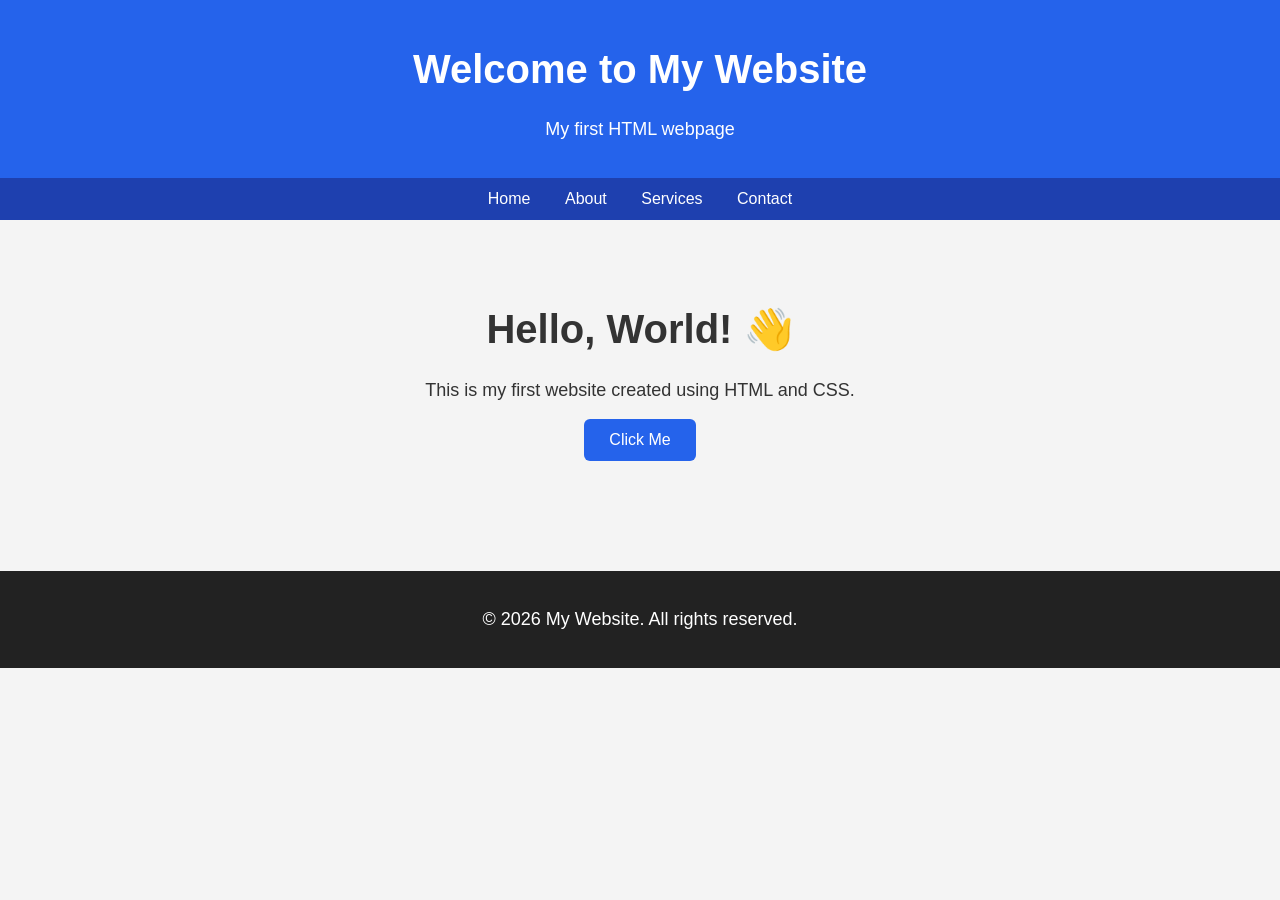
==== index.html @ b68cdefa "first devops commit" ====
<!DOCTYPE html>
<html lang="en">
<head>
    <meta charset="UTF-8">
    <meta name="viewport" content="width=device-width, initial-scale=1.0">

    <title>My Website</title>

    <style>
        body {
            margin: 0;
            font-family: Arial, sans-serif;
            background-color: #f4f4f4;
            color: #333;
        }

        header {
            background-color: #2563eb;
            color: white;
            padding: 20px;
            text-align: center;
        }

        nav {
            background-color: #1e40af;
            padding: 12px;
            text-align: center;
        }

        nav a {
            color: white;
            text-decoration: none;
            margin: 0 15px;
        }

        nav a:hover {
            text-decoration: underline;
        }

        main {
            text-align: center;
            padding: 60px 20px;
        }

        h1 {
            font-size: 40px;
        }

        p {
            font-size: 18px;
        }

        button {
            background-color: #2563eb;
            color: white;
            border: none;
            padding: 12px 25px;
            border-radius: 6px;
            cursor: pointer;
            font-size: 16px;
        }

        button:hover {
            background-color: #1d4ed8;
        }

        footer {
            background-color: #222;
            color: white;
            text-align: center;
            padding: 20px;
            margin-top: 50px;
        }
    </style>
</head>

<body>

    <header>
        <h1>Welcome to My Website</h1>
        <p>My first HTML webpage</p>
    </header>

    <nav>
        <a href="#">Home</a>
        <a href="#">About</a>
        <a href="#">Services</a>
        <a href="#">Contact</a>
    </nav>

    <main>
        <h1>Hello, World! 👋</h1>

        <p>
            This is my first website created using HTML and CSS.
        </p>

        <button onclick="alert('Hello! Welcome to my website!')">
            Click Me
        </button>
    </main>

    <footer>
        <p>&copy; 2026 My Website. All rights reserved.</p>
    </footer>

</body>
</html>
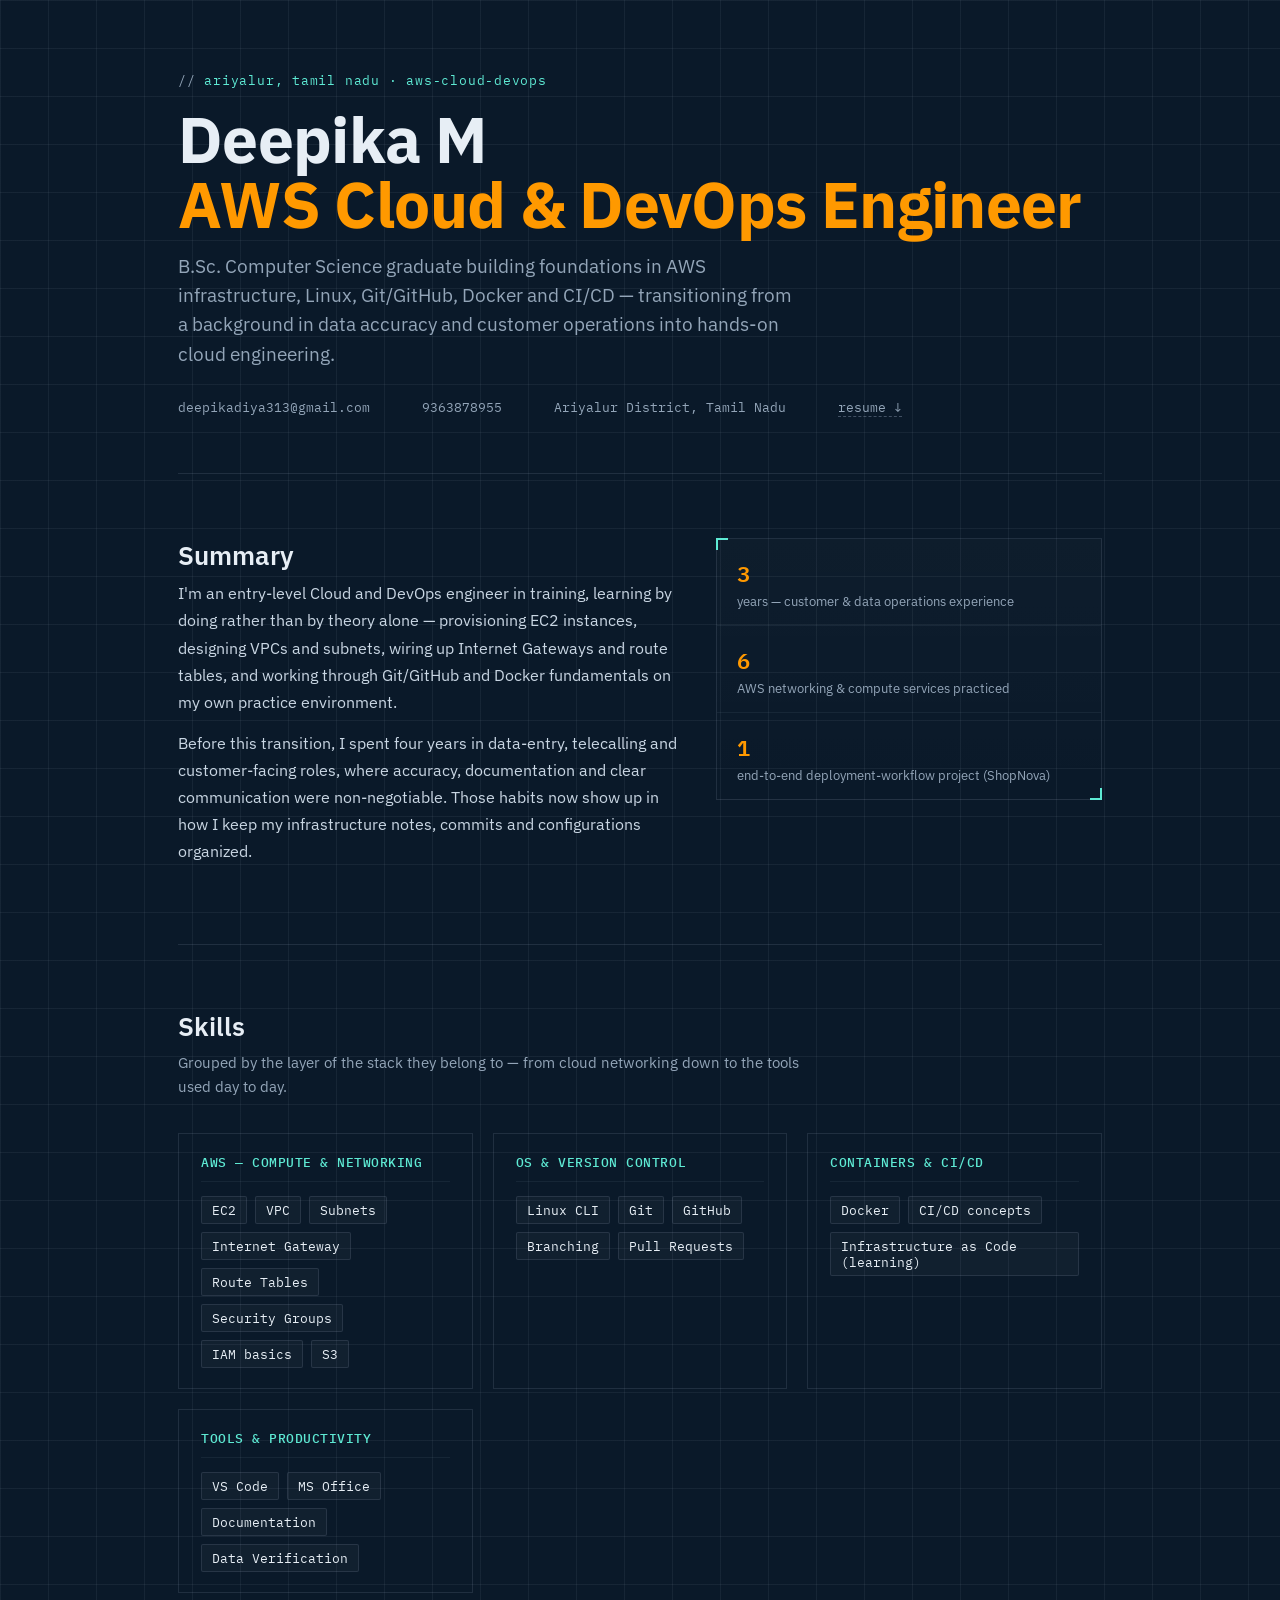
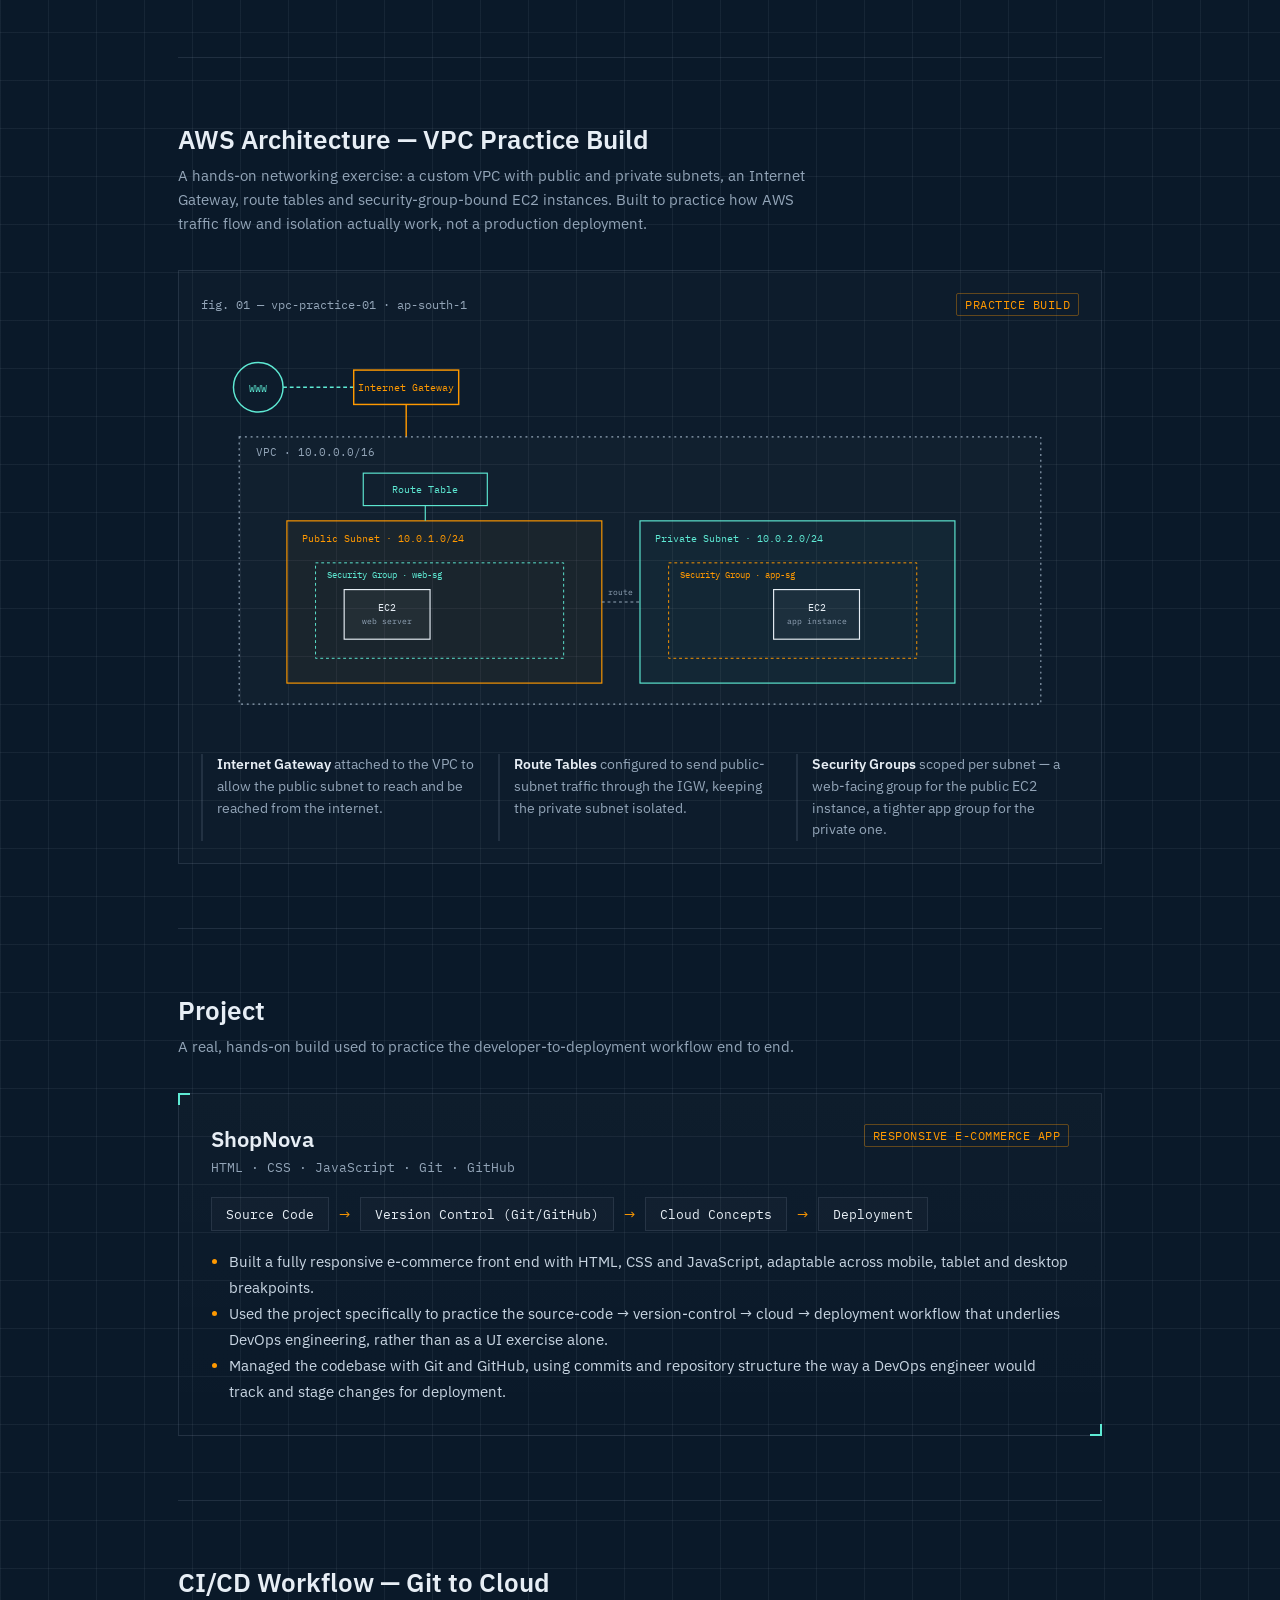
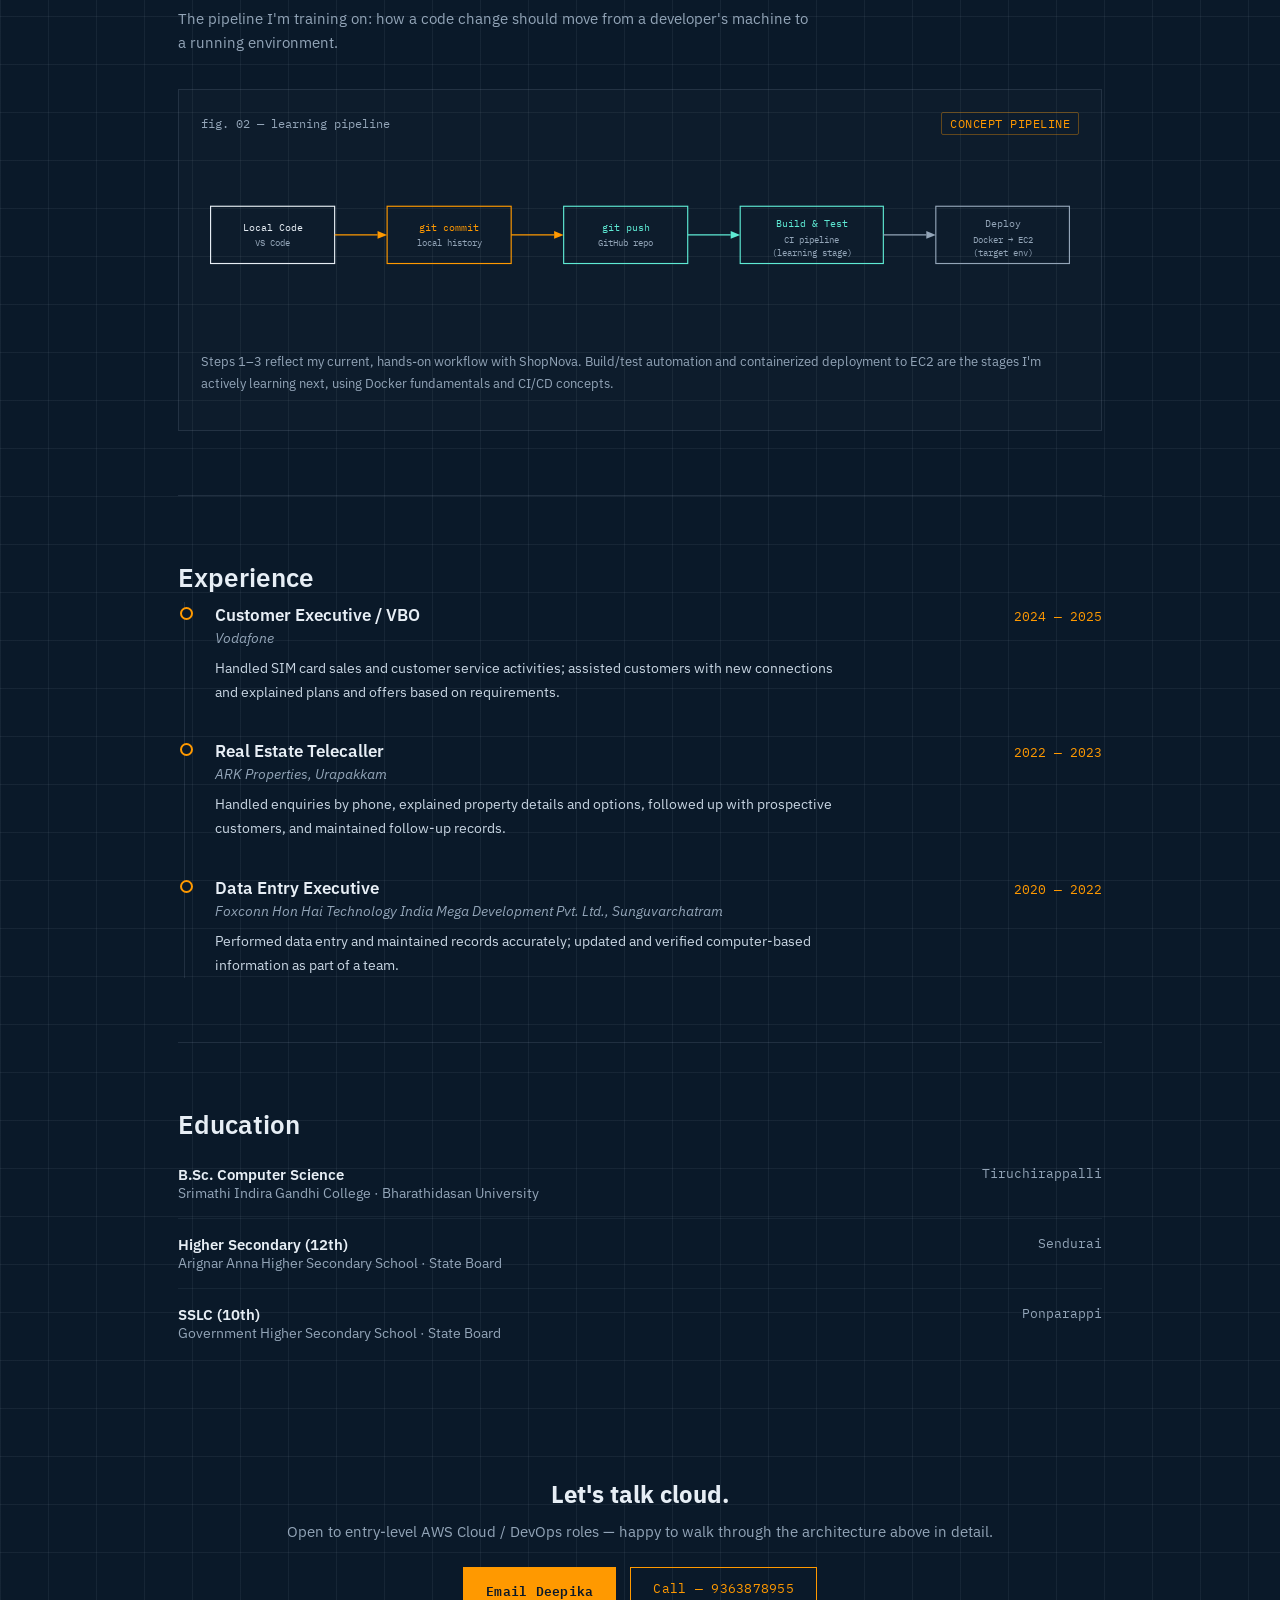
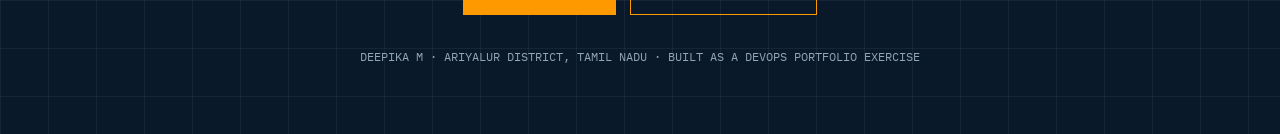
==== commit 212eb3b5: "Initial portfolio setup" ====
--- a/index.html
+++ b/index.html
@@ -1,108 +1,450 @@
 <!DOCTYPE html>
 <html lang="en">
 <head>
-    <meta charset="UTF-8">
-    <meta name="viewport" content="width=device-width, initial-scale=1.0">
-
-    <title>My Website</title>
-
-    <style>
-        body {
-            margin: 0;
-            font-family: Arial, sans-serif;
-            background-color: #f4f4f4;
-            color: #333;
-        }
-
-        header {
-            background-color: #2563eb;
-            color: white;
-            padding: 20px;
-            text-align: center;
-        }
-
-        nav {
-            background-color: #1e40af;
-            padding: 12px;
-            text-align: center;
-        }
-
-        nav a {
-            color: white;
-            text-decoration: none;
-            margin: 0 15px;
-        }
-
-        nav a:hover {
-            text-decoration: underline;
-        }
-
-        main {
-            text-align: center;
-            padding: 60px 20px;
-        }
-
-        h1 {
-            font-size: 40px;
-        }
-
-        p {
-            font-size: 18px;
-        }
-
-        button {
-            background-color: #2563eb;
-            color: white;
-            border: none;
-            padding: 12px 25px;
-            border-radius: 6px;
-            cursor: pointer;
-            font-size: 16px;
-        }
-
-        button:hover {
-            background-color: #1d4ed8;
-        }
-
-        footer {
-            background-color: #222;
-            color: white;
-            text-align: center;
-            padding: 20px;
-            margin-top: 50px;
-        }
-    </style>
+<meta charset="UTF-8">
+<meta name="viewport" content="width=device-width, initial-scale=1.0">
+<title>Deepika M — AWS Cloud &amp; DevOps Engineer</title>
+<link rel="preconnect" href="https://fonts.googleapis.com">
+<link href="https://fonts.googleapis.com/css2?family=IBM+Plex+Sans:wght@400;500;600;700&family=IBM+Plex+Mono:wght@400;500;600&display=swap" rel="stylesheet">
+<style>
+  :root{
+    --bg:#0A1929;
+    --panel:#0E2440;
+    --panel-2:#112A4B;
+    --line: rgba(148,163,184,0.16);
+    --line-soft: rgba(148,163,184,0.09);
+    --ink:#E7EEF5;
+    --ink-dim:#93A5B8;
+    --amber:#FF9900;
+    --cyan:#5EEAD4;
+    --radius: 3px;
+  }
+  *{box-sizing:border-box;}
+  html{scroll-behavior:smooth;}
+  body{
+    margin:0;
+    background:
+      linear-gradient(var(--line-soft) 1px, transparent 1px) 0 0/48px 48px,
+      linear-gradient(90deg, var(--line-soft) 1px, transparent 1px) 0 0/48px 48px,
+      var(--bg);
+    color:var(--ink);
+    font-family:'IBM Plex Sans', sans-serif;
+    -webkit-font-smoothing:antialiased;
+  }
+  a{color:inherit;}
+  .wrap{max-width:980px;margin:0 auto;padding:0 28px;}
+  .mono{font-family:'IBM Plex Mono', monospace;}
+  .tag{
+    font-family:'IBM Plex Mono', monospace;
+    font-size:12px;
+    letter-spacing:0.04em;
+    color:var(--amber);
+    border:1px solid rgba(255,153,0,0.35);
+    padding:3px 8px;
+    border-radius:2px;
+    display:inline-block;
+  }
+
+  /* ---- corner-bracket panel, replaces card-with-shadow default ---- */
+  .panel{
+    position:relative;
+    border:1px solid var(--line);
+    background:linear-gradient(180deg, rgba(255,255,255,0.015), rgba(255,255,255,0));
+    padding:26px 28px;
+  }
+  .panel::before,.panel::after{
+    content:"";
+    position:absolute; width:10px; height:10px;
+    border-color:var(--cyan);
+  }
+  .panel::before{top:-1px;left:-1px;border-top:2px solid var(--cyan);border-left:2px solid var(--cyan);}
+  .panel::after{bottom:-1px;right:-1px;border-bottom:2px solid var(--cyan);border-right:2px solid var(--cyan);}
+
+  header.hero{padding:72px 0 56px;border-bottom:1px solid var(--line);}
+  .kicker{
+    font-family:'IBM Plex Mono', monospace;
+    color:var(--cyan);
+    font-size:13px;
+    letter-spacing:0.06em;
+    margin:0 0 18px;
+  }
+  .kicker::before{content:"// ";color:var(--ink-dim);}
+  h1.name{
+    font-size:clamp(38px,6vw,64px);
+    line-height:1.02;
+    margin:0 0 14px;
+    font-weight:700;
+    letter-spacing:-0.01em;
+  }
+  h1.name span{color:var(--amber);}
+  .role{
+    font-size:19px;
+    color:var(--ink-dim);
+    max-width:620px;
+    line-height:1.55;
+    margin:0 0 30px;
+  }
+  .hero-meta{
+    display:flex; flex-wrap:wrap; gap:10px 26px;
+    font-family:'IBM Plex Mono', monospace;
+    font-size:13px;
+    color:var(--ink-dim);
+  }
+  .hero-meta span, .hero-meta a{margin-right:26px;display:inline-block;}
+  .hero-meta a{text-decoration:none;border-bottom:1px dashed rgba(148,163,184,0.4);}
+  .hero-meta a:hover{color:var(--cyan);border-color:var(--cyan);}
+
+  section{padding:64px 0;border-bottom:1px solid var(--line);}
+  section:last-of-type{border-bottom:none;}
+  h2.sec-title{
+    font-size:26px;
+    margin:0 0 8px;
+    font-weight:600;
+  }
+  .sec-sub{color:var(--ink-dim);font-size:15px;margin:0 0 34px;max-width:640px;line-height:1.6;}
+
+  .summary-grid{display:grid;grid-template-columns:1.3fr 1fr;gap:36px;align-items:start;}
+  .summary-grid p{color:#C9D6E3;line-height:1.75;font-size:15.5px;margin:0 0 14px;}
+  .stat-panel{padding:0;}
+  .stat{padding:16px 20px;border-bottom:1px solid var(--line-soft);}
+  .stat:last-child{border-bottom:none;}
+  .stat .num{font-family:'IBM Plex Mono',monospace;color:var(--amber);font-size:22px;font-weight:600;}
+  .stat .lbl{color:var(--ink-dim);font-size:12.5px;margin-top:2px;}
+
+  /* skills */
+  .skill-groups{display:grid;grid-template-columns:repeat(auto-fit,minmax(260px,1fr));gap:20px;}
+  .skill-block{border:1px solid var(--line);padding:20px 22px;}
+  .skill-block h3{
+    margin:0 0 14px;font-size:13px;font-family:'IBM Plex Mono',monospace;
+    color:var(--cyan);letter-spacing:0.04em;font-weight:500;
+    border-bottom:1px solid var(--line-soft);padding-bottom:10px;
+  }
+  .chip-row{display:flex;flex-wrap:wrap;gap:8px;}
+  .chip{
+    font-family:'IBM Plex Mono',monospace;font-size:12.5px;
+    color:var(--ink);background:rgba(255,255,255,0.03);
+    border:1px solid var(--line);padding:5px 10px;border-radius:2px;
+  }
+
+  /* architecture diagram */
+  .diagram-wrap{border:1px solid var(--line);padding:22px;background:rgba(255,255,255,0.012);overflow-x:auto;}
+  .diagram-caption{display:flex;justify-content:space-between;align-items:baseline;margin-bottom:14px;flex-wrap:wrap;gap:8px;}
+  .diagram-caption .cap-label{font-family:'IBM Plex Mono',monospace;font-size:12px;color:var(--ink-dim);}
+  svg text{font-family:'IBM Plex Mono', monospace;}
+  .note-list{margin-top:20px;display:grid;grid-template-columns:repeat(auto-fit,minmax(220px,1fr));gap:14px;}
+  .note-list div{font-size:13.5px;color:var(--ink-dim);line-height:1.6;padding-left:14px;border-left:2px solid var(--line);}
+  .note-list b{color:var(--ink);font-weight:600;}
+
+  /* project */
+  .project-panel{padding:30px 32px;}
+  .project-head{display:flex;justify-content:space-between;align-items:flex-start;flex-wrap:wrap;gap:14px;margin-bottom:18px;}
+  .project-head h3{margin:0;font-size:22px;font-weight:600;}
+  .project-head .stack{color:var(--ink-dim);font-family:'IBM Plex Mono',monospace;font-size:12.5px;margin-top:6px;}
+  .workflow-strip{display:flex;align-items:center;flex-wrap:wrap;gap:0;margin:22px 0 8px;}
+  .wf-step{
+    font-family:'IBM Plex Mono',monospace;font-size:12.5px;
+    border:1px solid var(--line); padding:8px 14px;color:var(--ink);
+    background:rgba(255,255,255,0.02);
+  }
+  .wf-arrow{color:var(--amber);padding:0 10px;font-size:14px;}
+  .project-panel ul{margin:18px 0 0;padding-left:18px;color:#C9D6E3;font-size:14.5px;line-height:1.8;}
+  .project-panel li::marker{color:var(--amber);}
+
+  /* CI/CD */
+  .pipeline-note{font-size:13px;color:var(--ink-dim);margin-top:16px;line-height:1.7;}
+
+  /* experience timeline */
+  .timeline{border-left:1px solid var(--line);margin-left:6px;}
+  .t-item{position:relative;padding:2px 0 34px 30px;}
+  .t-item:last-child{padding-bottom:0;}
+  .t-item::before{
+    content:"";position:absolute;left:-5px;top:5px;width:9px;height:9px;
+    background:var(--bg);border:2px solid var(--amber);border-radius:50%;
+  }
+  .t-head{display:flex;justify-content:space-between;align-items:baseline;flex-wrap:wrap;gap:6px 16px;}
+  .t-head h4{margin:0;font-size:17px;font-weight:600;}
+  .t-head .t-date{font-family:'IBM Plex Mono',monospace;font-size:12.5px;color:var(--amber);}
+  .t-company{color:var(--ink-dim);font-size:13.5px;margin:3px 0 10px;font-style:italic;}
+  .t-item p.t-desc{color:#C9D6E3;font-size:14px;line-height:1.7;margin:0;max-width:640px;}
+
+  /* education */
+  .edu-row{display:grid;grid-template-columns:1fr auto;gap:6px 20px;padding:16px 0;border-bottom:1px solid var(--line-soft);}
+  .edu-row:last-child{border-bottom:none;}
+  .edu-row .q{font-weight:600;font-size:15px;}
+  .edu-row .inst{color:var(--ink-dim);font-size:13.5px;grid-column:1;}
+  .edu-row .loc{font-family:'IBM Plex Mono',monospace;font-size:12.5px;color:var(--ink-dim);align-self:start;justify-self:end;}
+
+  footer{padding:56px 0 70px;text-align:center;}
+  footer h2{font-size:24px;margin:0 0 12px;}
+  footer p{color:var(--ink-dim);font-size:14.5px;margin:0 0 26px;}
+  .cta-row{display:flex;justify-content:center;gap:14px;flex-wrap:wrap;}
+  .btn{
+    font-family:'IBM Plex Mono',monospace;font-size:13px;
+    padding:12px 22px;border:1px solid var(--amber);color:var(--amber);
+    text-decoration:none;letter-spacing:0.02em;
+  }
+  .btn.solid{background:var(--amber);color:#0A1929;font-weight:600;}
+  .btn:hover{background:rgba(255,153,0,0.1);}
+  .btn.solid:hover{background:#ffb020;}
+  .foot-meta{margin-top:34px;color:var(--ink-dim);font-family:'IBM Plex Mono',monospace;font-size:11.5px;}
+
+  @media(max-width:760px){
+    .summary-grid{grid-template-columns:1fr;}
+    header.hero{padding:52px 0 40px;}
+    section{padding:48px 0;}
+    .edu-row{grid-template-columns:1fr;}
+    .edu-row .loc{justify-self:start;}
+  }
+</style>
 </head>
-
 <body>
 
-    <header>
-        <h1>Welcome to My Website</h1>
-        <p>My first HTML webpage</p>
-    </header>
-
-    <nav>
-        <a href="#">Home</a>
-        <a href="#">About</a>
-        <a href="#">Services</a>
-        <a href="#">Contact</a>
-    </nav>
-
-    <main>
-        <h1>Hello, World! 👋</h1>
-
-        <p>
-            This is my first website created using HTML and CSS.
-        </p>
-
-        <button onclick="alert('Hello! Welcome to my website!')">
-            Click Me
-        </button>
-    </main>
-
-    <footer>
-        <p>&copy; 2026 My Website. All rights reserved.</p>
-    </footer>
+<div class="wrap">
+  <header class="hero">
+    <p class="kicker">ariyalur, tamil nadu · aws-cloud-devops</p>
+    <h1 class="name">Deepika M<br><span>AWS Cloud &amp; DevOps Engineer</span></h1>
+    <p class="role">B.Sc. Computer Science graduate building foundations in AWS infrastructure, Linux, Git/GitHub, Docker and CI/CD — transitioning from a background in data accuracy and customer operations into hands-on cloud engineering.</p>
+    <div class="hero-meta">
+      <span>deepikadiya313@gmail.com</span>
+      <span>9363878955</span>
+      <span>Ariyalur District, Tamil Nadu</span>
+      <a href="#contact">resume ↓</a>
+    </div>
+  </header>
+
+  <section id="summary">
+    <div class="summary-grid">
+      <div>
+        <h2 class="sec-title">Summary</h2>
+        <p>I'm an entry-level Cloud and DevOps engineer in training, learning by doing rather than by theory alone — provisioning EC2 instances, designing VPCs and subnets, wiring up Internet Gateways and route tables, and working through Git/GitHub and Docker fundamentals on my own practice environment.</p>
+        <p>Before this transition, I spent four years in data-entry, telecalling and customer-facing roles, where accuracy, documentation and clear communication were non-negotiable. Those habits now show up in how I keep my infrastructure notes, commits and configurations organized.</p>
+      </div>
+      <div class="panel stat-panel">
+        <div class="stat"><div class="num">3</div><div class="lbl">years — customer &amp; data operations experience</div></div>
+        <div class="stat"><div class="num">6</div><div class="lbl">AWS networking &amp; compute services practiced</div></div>
+        <div class="stat"><div class="num">1</div><div class="lbl">end-to-end deployment-workflow project (ShopNova)</div></div>
+      </div>
+    </div>
+  </section>
+
+  <section id="skills">
+    <h2 class="sec-title">Skills</h2>
+    <p class="sec-sub">Grouped by the layer of the stack they belong to — from cloud networking down to the tools used day to day.</p>
+    <div class="skill-groups">
+      <div class="skill-block">
+        <h3>AWS — COMPUTE &amp; NETWORKING</h3>
+        <div class="chip-row">
+          <span class="chip">EC2</span><span class="chip">VPC</span><span class="chip">Subnets</span>
+          <span class="chip">Internet Gateway</span><span class="chip">Route Tables</span>
+          <span class="chip">Security Groups</span><span class="chip">IAM basics</span><span class="chip">S3</span>
+        </div>
+      </div>
+      <div class="skill-block">
+        <h3>OS &amp; VERSION CONTROL</h3>
+        <div class="chip-row">
+          <span class="chip">Linux CLI</span><span class="chip">Git</span><span class="chip">GitHub</span>
+          <span class="chip">Branching</span><span class="chip">Pull Requests</span>
+        </div>
+      </div>
+      <div class="skill-block">
+        <h3>CONTAINERS &amp; CI/CD</h3>
+        <div class="chip-row">
+          <span class="chip">Docker</span><span class="chip">CI/CD concepts</span>
+          <span class="chip">Infrastructure as Code (learning)</span>
+        </div>
+      </div>
+      <div class="skill-block">
+        <h3>TOOLS &amp; PRODUCTIVITY</h3>
+        <div class="chip-row">
+          <span class="chip">VS Code</span><span class="chip">MS Office</span>
+          <span class="chip">Documentation</span><span class="chip">Data Verification</span>
+        </div>
+      </div>
+    </div>
+  </section>
+
+  <section id="architecture">
+    <h2 class="sec-title">AWS Architecture — VPC Practice Build</h2>
+    <p class="sec-sub">A hands-on networking exercise: a custom VPC with public and private subnets, an Internet Gateway, route tables and security-group-bound EC2 instances. Built to practice how AWS traffic flow and isolation actually work, not a production deployment.</p>
+    <div class="diagram-wrap">
+      <div class="diagram-caption">
+        <span class="cap-label">fig. 01 — vpc-practice-01 · ap-south-1</span>
+        <span class="tag">PRACTICE BUILD</span>
+      </div>
+      <svg viewBox="0 0 920 420" xmlns="http://www.w3.org/2000/svg" style="width:100%;height:auto;">
+        <!-- Internet -->
+        <circle cx="60" cy="60" r="26" fill="none" stroke="#5EEAD4" stroke-width="1.5"/>
+        <text x="60" y="65" fill="#5EEAD4" font-size="10" text-anchor="middle">WWW</text>
+        <line x1="86" y1="60" x2="160" y2="60" stroke="#5EEAD4" stroke-width="1.5" stroke-dasharray="4 3"/>
+
+        <!-- Internet Gateway -->
+        <rect x="160" y="42" width="110" height="36" fill="none" stroke="#FF9900" stroke-width="1.5"/>
+        <text x="215" y="64" fill="#FF9900" font-size="11" text-anchor="middle">Internet Gateway</text>
+        <line x1="215" y1="78" x2="215" y2="112" stroke="#FF9900" stroke-width="1.5"/>
+
+        <!-- VPC box -->
+        <rect x="40" y="112" width="840" height="280" fill="rgba(255,255,255,0.015)" stroke="#93A5B8" stroke-width="1.2" stroke-dasharray="2 4"/>
+        <text x="58" y="132" fill="#93A5B8" font-size="12">VPC · 10.0.0.0/16</text>
+
+        <!-- Route table -->
+        <rect x="170" y="150" width="130" height="34" fill="none" stroke="#5EEAD4" stroke-width="1.2"/>
+        <text x="235" y="171" fill="#5EEAD4" font-size="10.5" text-anchor="middle">Route Table</text>
+
+        <!-- Public subnet -->
+        <rect x="90" y="200" width="330" height="170" fill="rgba(255,153,0,0.04)" stroke="#FF9900" stroke-width="1.2"/>
+        <text x="106" y="222" fill="#FF9900" font-size="11">Public Subnet · 10.0.1.0/24</text>
+
+        <!-- Security group in public subnet -->
+        <rect x="120" y="244" width="260" height="100" fill="none" stroke="#5EEAD4" stroke-width="1" stroke-dasharray="3 3"/>
+        <text x="132" y="260" fill="#5EEAD4" font-size="9.5">Security Group · web-sg</text>
+        <rect x="150" y="272" width="90" height="52" fill="rgba(255,255,255,0.04)" stroke="#E7EEF5" stroke-width="1.2"/>
+        <text x="195" y="294" fill="#E7EEF5" font-size="10" text-anchor="middle">EC2</text>
+        <text x="195" y="308" fill="#93A5B8" font-size="8.5" text-anchor="middle">web server</text>
+
+        <!-- Private subnet -->
+        <rect x="460" y="200" width="330" height="170" fill="rgba(94,234,212,0.03)" stroke="#5EEAD4" stroke-width="1.2"/>
+        <text x="476" y="222" fill="#5EEAD4" font-size="11">Private Subnet · 10.0.2.0/24</text>
+
+        <rect x="490" y="244" width="260" height="100" fill="none" stroke="#FF9900" stroke-width="1" stroke-dasharray="3 3"/>
+        <text x="502" y="260" fill="#FF9900" font-size="9.5">Security Group · app-sg</text>
+        <rect x="600" y="272" width="90" height="52" fill="rgba(255,255,255,0.04)" stroke="#E7EEF5" stroke-width="1.2"/>
+        <text x="645" y="294" fill="#E7EEF5" font-size="10" text-anchor="middle">EC2</text>
+        <text x="645" y="308" fill="#93A5B8" font-size="8.5" text-anchor="middle">app instance</text>
+
+        <!-- connectors -->
+        <line x1="235" y1="184" x2="235" y2="200" stroke="#5EEAD4" stroke-width="1.2"/>
+        <line x1="420" y1="285" x2="460" y2="285" stroke="#93A5B8" stroke-width="1.2" stroke-dasharray="3 3"/>
+        <text x="440" y="278" fill="#93A5B8" font-size="8" text-anchor="middle">route</text>
+      </svg>
+      <div class="note-list">
+        <div><b>Internet Gateway</b> attached to the VPC to allow the public subnet to reach and be reached from the internet.</div>
+        <div><b>Route Tables</b> configured to send public-subnet traffic through the IGW, keeping the private subnet isolated.</div>
+        <div><b>Security Groups</b> scoped per subnet — a web-facing group for the public EC2 instance, a tighter app group for the private one.</div>
+      </div>
+    </div>
+  </section>
+
+  <section id="project">
+    <h2 class="sec-title">Project</h2>
+    <p class="sec-sub">A real, hands-on build used to practice the developer-to-deployment workflow end to end.</p>
+    <div class="panel project-panel">
+      <div class="project-head">
+        <div>
+          <h3>ShopNova</h3>
+          <div class="stack">HTML · CSS · JavaScript · Git · GitHub</div>
+        </div>
+        <span class="tag">RESPONSIVE E-COMMERCE APP</span>
+      </div>
+      <div class="workflow-strip">
+        <span class="wf-step">Source Code</span><span class="wf-arrow">→</span>
+        <span class="wf-step">Version Control (Git/GitHub)</span><span class="wf-arrow">→</span>
+        <span class="wf-step">Cloud Concepts</span><span class="wf-arrow">→</span>
+        <span class="wf-step">Deployment</span>
+      </div>
+      <ul>
+        <li>Built a fully responsive e-commerce front end with HTML, CSS and JavaScript, adaptable across mobile, tablet and desktop breakpoints.</li>
+        <li>Used the project specifically to practice the source-code → version-control → cloud → deployment workflow that underlies DevOps engineering, rather than as a UI exercise alone.</li>
+        <li>Managed the codebase with Git and GitHub, using commits and repository structure the way a DevOps engineer would track and stage changes for deployment.</li>
+      </ul>
+    </div>
+  </section>
+
+  <section id="cicd">
+    <h2 class="sec-title">CI/CD Workflow — Git to Cloud</h2>
+    <p class="sec-sub">The pipeline I'm training on: how a code change should move from a developer's machine to a running environment.</p>
+    <div class="diagram-wrap">
+      <div class="diagram-caption">
+        <span class="cap-label">fig. 02 — learning pipeline</span>
+        <span class="tag">CONCEPT PIPELINE</span>
+      </div>
+      <svg viewBox="0 0 920 190" xmlns="http://www.w3.org/2000/svg" style="width:100%;height:auto;">
+        <!-- nodes -->
+        <!-- 1 -->
+        <rect x="10" y="60" width="130" height="60" fill="none" stroke="#E7EEF5" stroke-width="1.2"/>
+        <text x="75" y="86" fill="#E7EEF5" font-size="11" text-anchor="middle">Local Code</text>
+        <text x="75" y="102" fill="#93A5B8" font-size="9" text-anchor="middle">VS Code</text>
+        <line x1="140" y1="90" x2="185" y2="90" stroke="#FF9900" stroke-width="1.5"/>
+        <polygon points="185,86 195,90 185,94" fill="#FF9900"/>
+
+        <!-- 2 -->
+        <rect x="195" y="60" width="130" height="60" fill="none" stroke="#FF9900" stroke-width="1.2"/>
+        <text x="260" y="86" fill="#FF9900" font-size="11" text-anchor="middle">git commit</text>
+        <text x="260" y="102" fill="#93A5B8" font-size="9" text-anchor="middle">local history</text>
+        <line x1="325" y1="90" x2="370" y2="90" stroke="#FF9900" stroke-width="1.5"/>
+        <polygon points="370,86 380,90 370,94" fill="#FF9900"/>
+
+        <!-- 3 -->
+        <rect x="380" y="60" width="130" height="60" fill="none" stroke="#5EEAD4" stroke-width="1.2"/>
+        <text x="445" y="86" fill="#5EEAD4" font-size="11" text-anchor="middle">git push</text>
+        <text x="445" y="102" fill="#93A5B8" font-size="9" text-anchor="middle">GitHub repo</text>
+        <line x1="510" y1="90" x2="555" y2="90" stroke="#5EEAD4" stroke-width="1.5"/>
+        <polygon points="555,86 565,90 555,94" fill="#5EEAD4"/>
+
+        <!-- 4 -->
+        <rect x="565" y="60" width="150" height="60" fill="none" stroke="#5EEAD4" stroke-width="1.2"/>
+        <text x="640" y="82" fill="#5EEAD4" font-size="11" text-anchor="middle">Build &amp; Test</text>
+        <text x="640" y="98" fill="#93A5B8" font-size="9" text-anchor="middle">CI pipeline</text>
+        <text x="640" y="112" fill="#93A5B8" font-size="9" text-anchor="middle">(learning stage)</text>
+        <line x1="715" y1="90" x2="760" y2="90" stroke="#93A5B8" stroke-width="1.5"/>
+        <polygon points="760,86 770,90 760,94" fill="#93A5B8"/>
+
+        <!-- 5 -->
+        <rect x="770" y="60" width="140" height="60" fill="none" stroke="#93A5B8" stroke-width="1.2"/>
+        <text x="840" y="82" fill="#93A5B8" font-size="11" text-anchor="middle">Deploy</text>
+        <text x="840" y="98" fill="#93A5B8" font-size="9" text-anchor="middle">Docker → EC2</text>
+        <text x="840" y="112" fill="#93A5B8" font-size="9" text-anchor="middle">(target env)</text>
+      </svg>
+      <p class="pipeline-note">Steps 1–3 reflect my current, hands-on workflow with ShopNova. Build/test automation and containerized deployment to EC2 are the stages I'm actively learning next, using Docker fundamentals and CI/CD concepts.</p>
+    </div>
+  </section>
+
+  <section id="experience">
+    <h2 class="sec-title">Experience</h2>
+    <div class="timeline">
+      <div class="t-item">
+        <div class="t-head"><h4>Customer Executive / VBO</h4><span class="t-date">2024 — 2025</span></div>
+        <div class="t-company">Vodafone</div>
+        <p class="t-desc">Handled SIM card sales and customer service activities; assisted customers with new connections and explained plans and offers based on requirements.</p>
+      </div>
+      <div class="t-item">
+        <div class="t-head"><h4>Real Estate Telecaller</h4><span class="t-date">2022 — 2023</span></div>
+        <div class="t-company">ARK Properties, Urapakkam</div>
+        <p class="t-desc">Handled enquiries by phone, explained property details and options, followed up with prospective customers, and maintained follow-up records.</p>
+      </div>
+      <div class="t-item">
+        <div class="t-head"><h4>Data Entry Executive</h4><span class="t-date">2020 — 2022</span></div>
+        <div class="t-company">Foxconn Hon Hai Technology India Mega Development Pvt. Ltd., Sunguvarchatram</div>
+        <p class="t-desc">Performed data entry and maintained records accurately; updated and verified computer-based information as part of a team.</p>
+      </div>
+    </div>
+  </section>
+
+  <section id="education">
+    <h2 class="sec-title">Education</h2>
+    <div class="edu-row">
+      <div><div class="q">B.Sc. Computer Science</div><div class="inst">Srimathi Indira Gandhi College · Bharathidasan University</div></div>
+      <div class="loc">Tiruchirappalli</div>
+    </div>
+    <div class="edu-row">
+      <div><div class="q">Higher Secondary (12th)</div><div class="inst">Arignar Anna Higher Secondary School · State Board</div></div>
+      <div class="loc">Sendurai</div>
+    </div>
+    <div class="edu-row">
+      <div><div class="q">SSLC (10th)</div><div class="inst">Government Higher Secondary School · State Board</div></div>
+      <div class="loc">Ponparappi</div>
+    </div>
+  </section>
+
+  <footer id="contact">
+    <h2>Let's talk cloud.</h2>
+    <p>Open to entry-level AWS Cloud / DevOps roles — happy to walk through the architecture above in detail.</p>
+    <div class="cta-row">
+      <a class="btn solid" href="mailto:deepikadiya313@gmail.com">Email Deepika</a>
+      <a class="btn" href="tel:9363878955">Call — 9363878955</a>
+    </div>
+    <div class="foot-meta">DEEPIKA M · ARIYALUR DISTRICT, TAMIL NADU · BUILT AS A DEVOPS PORTFOLIO EXERCISE</div>
+  </footer>
+</div>
 
 </body>
 </html>
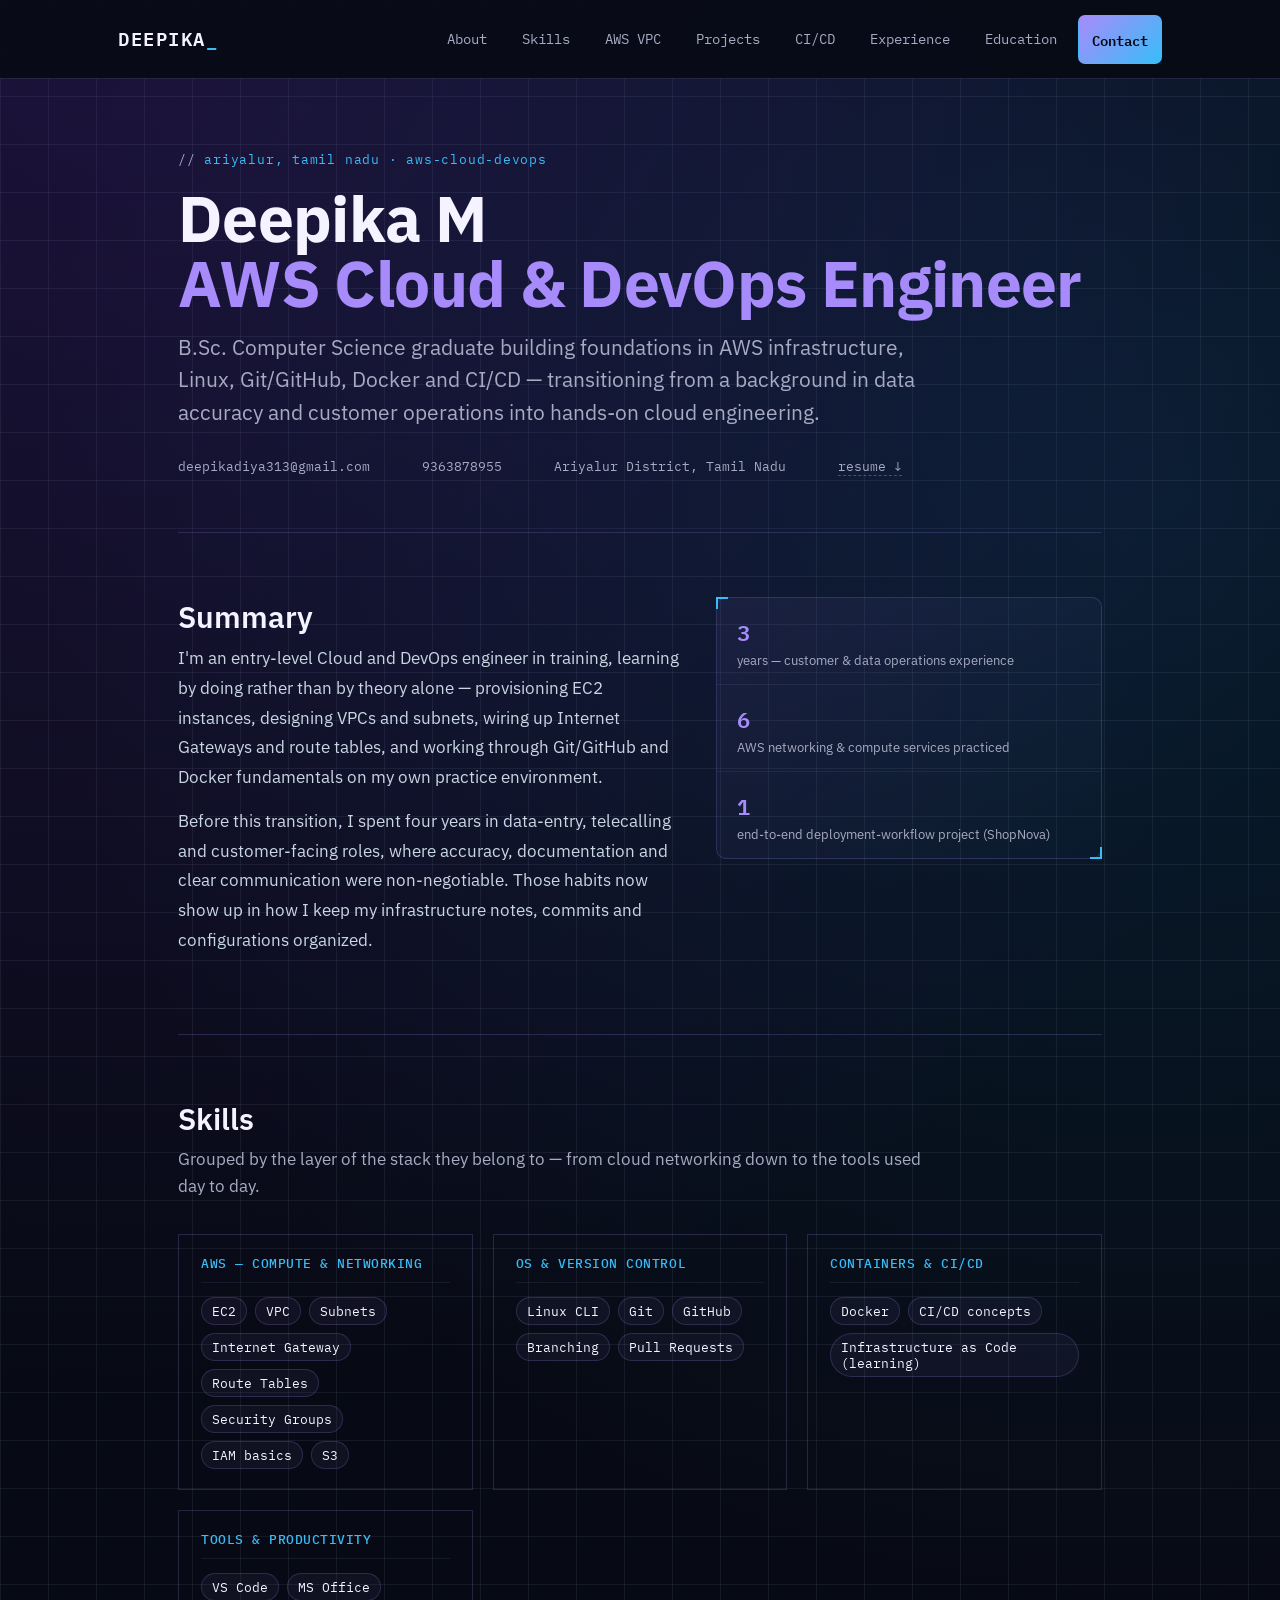
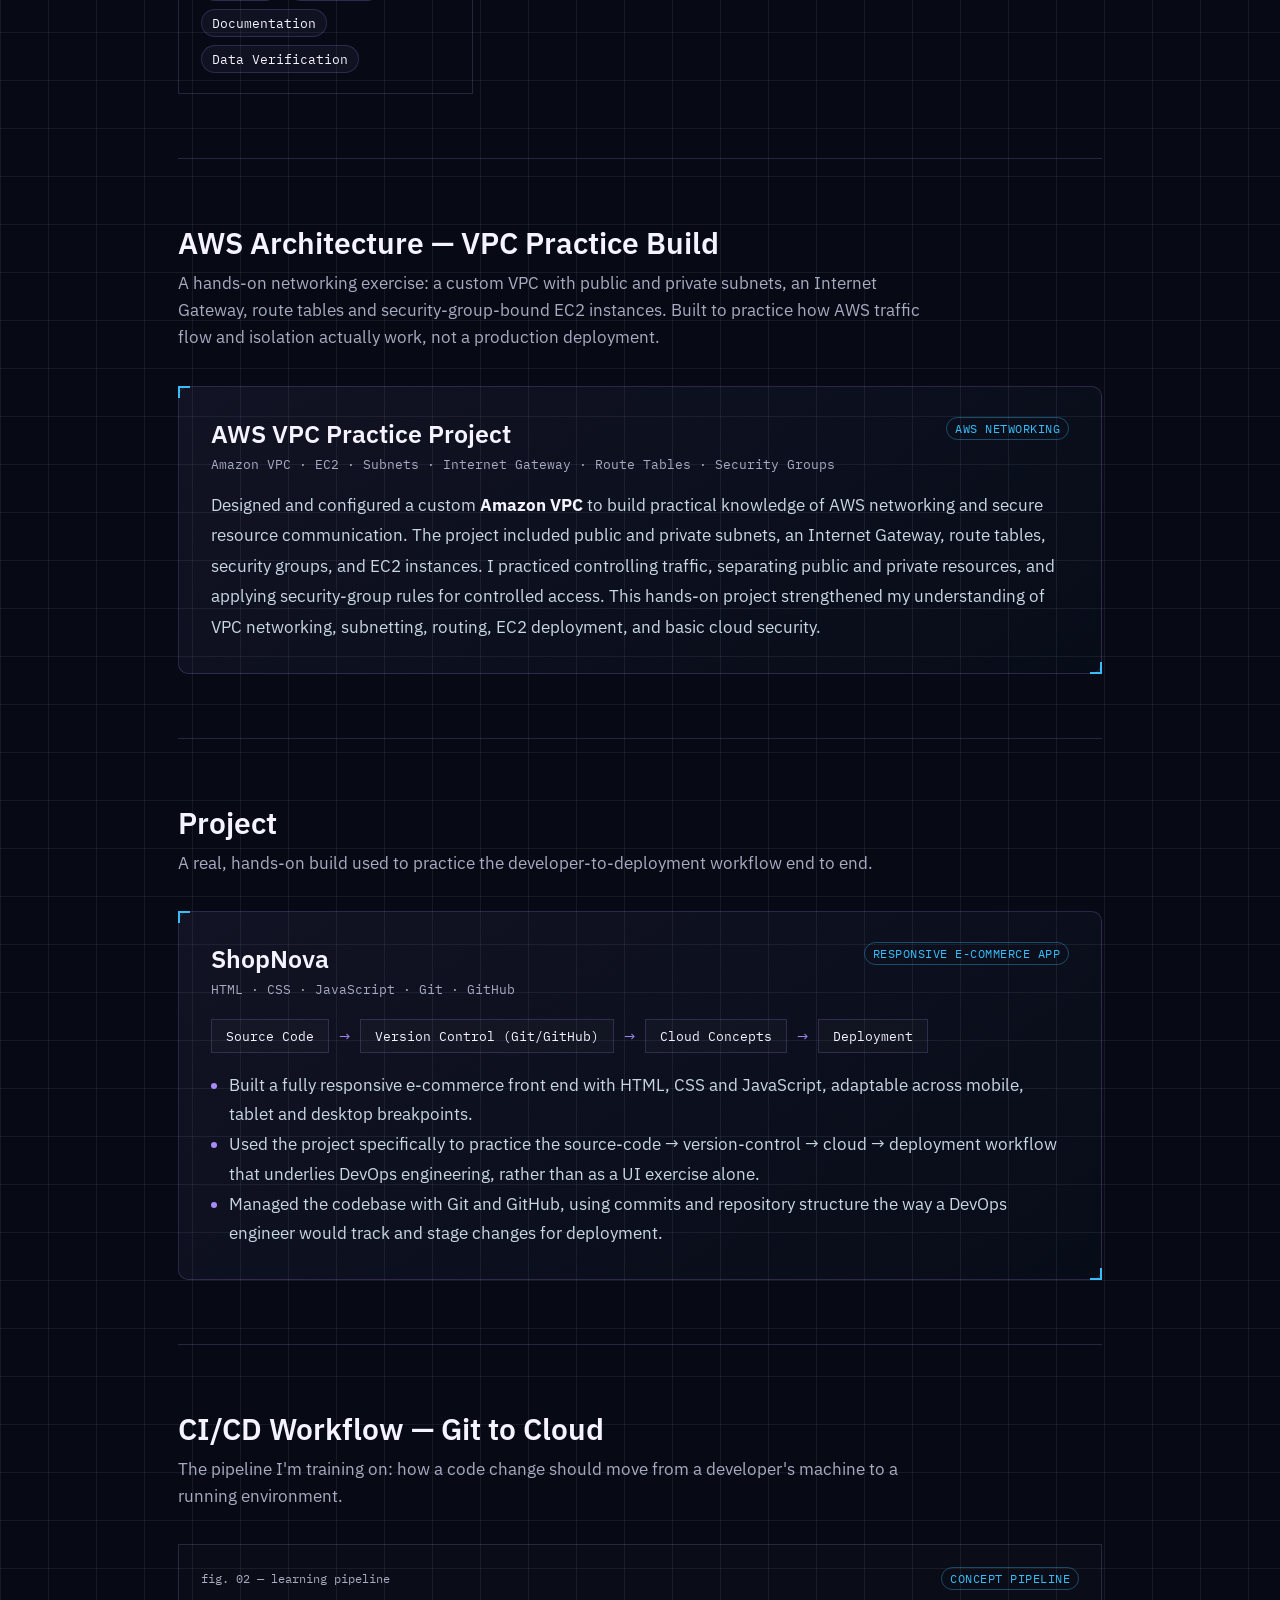
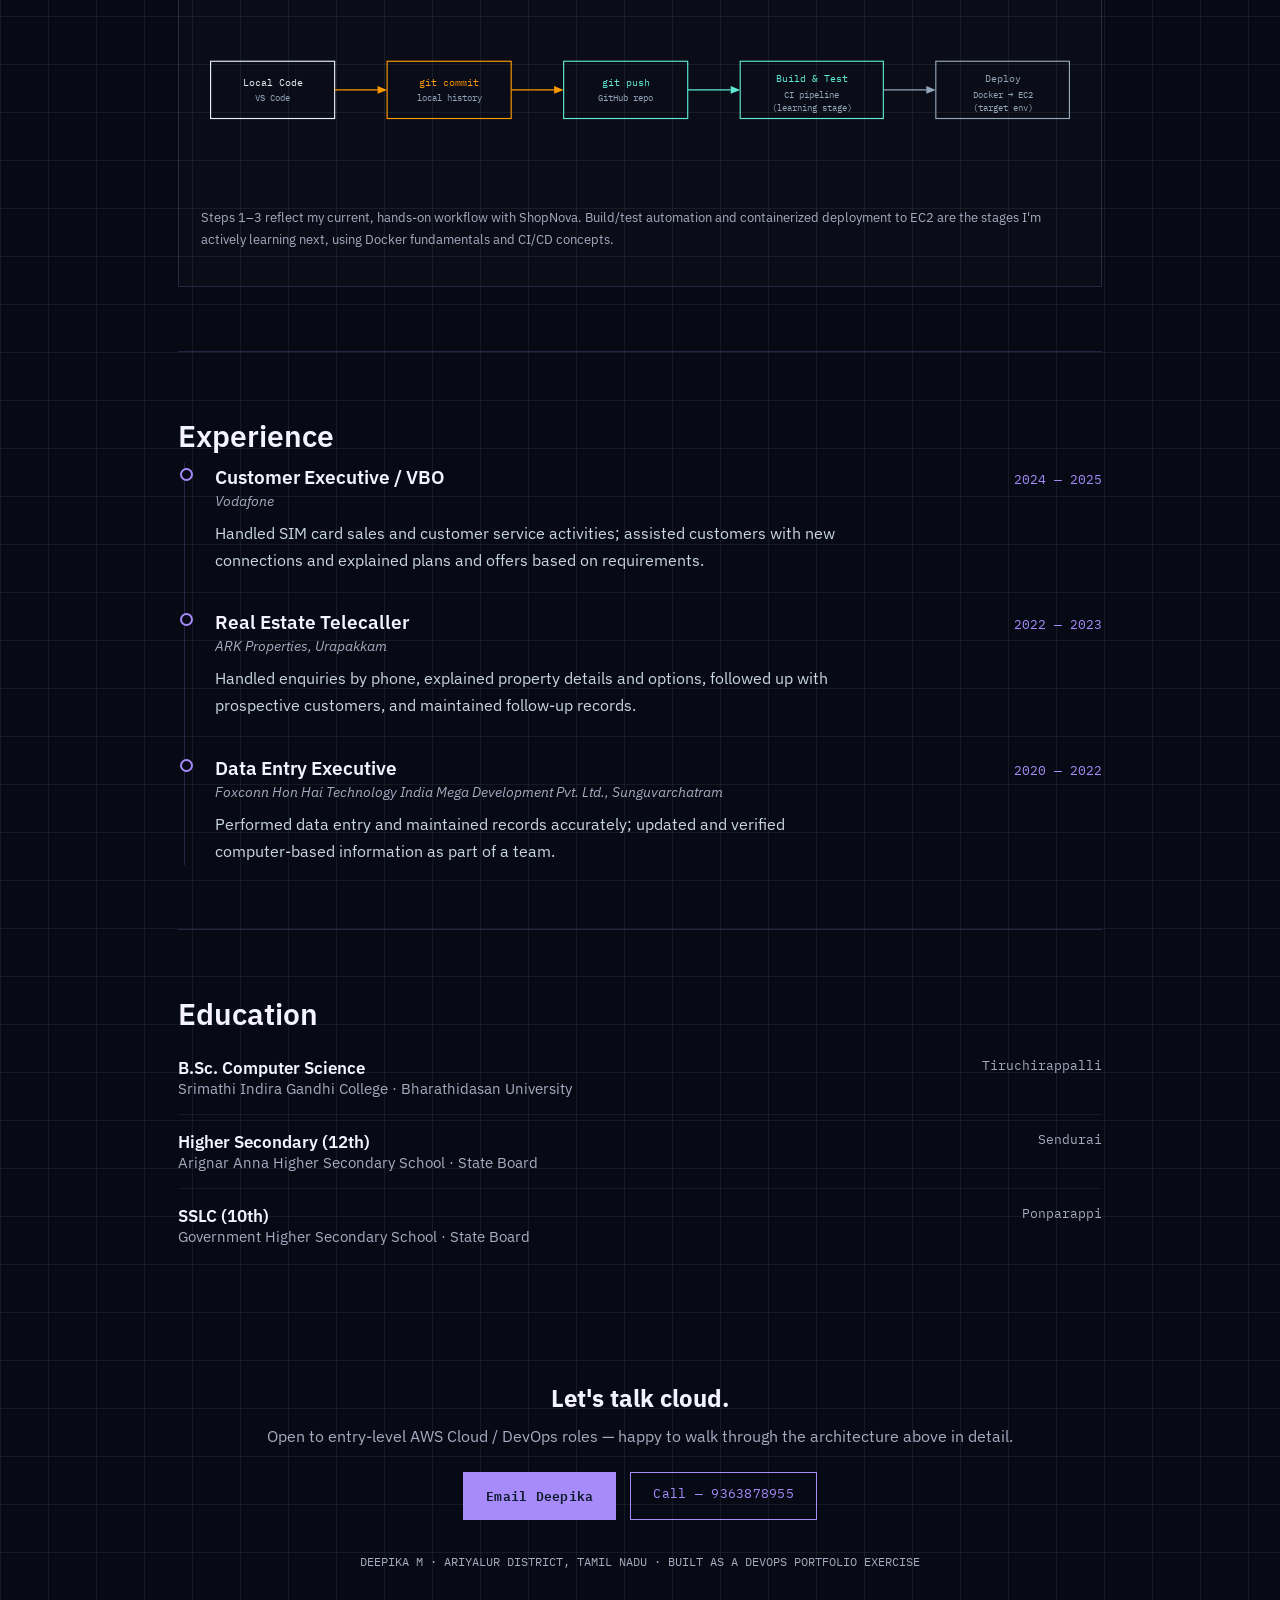
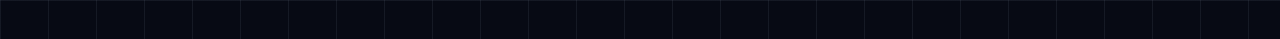
==== commit ccf4cc99: "Index pages 2nd commit" ====
--- a/index.html
+++ b/index.html
@@ -195,9 +195,40 @@
     .edu-row{grid-template-columns:1fr;}
     .edu-row .loc{justify-self:start;}
   }
+
+/* Modern portfolio navbar + theme */
+:root{--bg:#070A14;--panel:#10162A;--panel-2:#151D36;--line:rgba(167,139,250,.20);--line-soft:rgba(148,163,184,.10);--ink:#F5F3FF;--ink-dim:#A7ABC1;--amber:#A78BFA;--cyan:#38BDF8;}
+body{background:radial-gradient(circle at 10% 0%,rgba(124,58,237,.18),transparent 28%),radial-gradient(circle at 90% 10%,rgba(14,165,233,.12),transparent 25%),linear-gradient(var(--line-soft) 1px,transparent 1px) 0 0/48px 48px,linear-gradient(90deg,var(--line-soft) 1px,transparent 1px) 0 0/48px 48px,var(--bg);}
+.navbar{position:sticky;top:0;z-index:1000;background:rgba(7,10,20,.90);border-bottom:1px solid var(--line);backdrop-filter:blur(14px);}
+.nav-inner{max-width:1100px;min-height:78px;margin:auto;padding:0 28px;display:flex;align-items:center;justify-content:space-between;gap:18px;}
+.nav-brand{font-family:'IBM Plex Mono',monospace;font-size:19px;font-weight:600;letter-spacing:.08em;text-decoration:none}.nav-brand span{color:var(--cyan)}
+.nav-links{display:flex;gap:4px;align-items:center;flex-wrap:wrap}.nav-links a{font-family:'IBM Plex Mono',monospace;font-size:14px;color:var(--ink-dim);text-decoration:none;padding:12px 13px;border:1px solid transparent;border-radius:7px}.nav-links a:hover{color:var(--ink);border-color:var(--line);background:rgba(167,139,250,.08)}.nav-links .nav-contact{background:linear-gradient(135deg,var(--amber),var(--cyan));color:#070A14;font-weight:600}.nav-toggle{display:none;background:transparent;color:var(--ink);border:1px solid var(--line);padding:7px 10px;border-radius:7px;font-size:18px}
+.panel{background:linear-gradient(145deg,rgba(167,139,250,.07),rgba(56,189,248,.02));border-radius:10px}.tag{border-radius:999px;color:var(--cyan);border-color:rgba(56,189,248,.35)}.chip{border-radius:999px;background:rgba(167,139,250,.06)}section{scroll-margin-top:80px}
+@media(max-width:760px){.nav-toggle{display:block}.nav-links{display:none;position:absolute;top:66px;left:0;right:0;background:rgba(7,10,20,.98);padding:12px 28px 18px;border-bottom:1px solid var(--line);flex-direction:column;align-items:stretch}.nav-links.open{display:flex}.nav-links a{padding:12px}.nav-inner{min-height:60px}}
+
+/* Larger, more readable typography */
+body{font-size:17px;}
+.role{font-size:21px;max-width:760px;}
+.summary-grid p{font-size:17px;}
+.sec-sub{font-size:17px;max-width:760px;}
+h2.sec-title{font-size:30px;}
+.project-head h3{font-size:25px;}
+.project-panel p{font-size:17px !important;}
+.project-panel ul{font-size:16.5px;}
+.t-head h4{font-size:19px;}
+.t-item p.t-desc{font-size:16px;}
+.edu-row .q{font-size:17px;}
+.edu-row .inst{font-size:15px;}
+footer p{font-size:16px;}
+.nav-inner{max-width:1100px;min-height:78px;}
+.nav-brand{font-size:19px;}
+.nav-links{gap:7px;}
+.nav-links a{font-size:14px;padding:12px 13px;}
+@media(max-width:760px){.nav-inner{min-height:68px}.nav-links{top:68px}.nav-links a{font-size:15px;padding:13px}.role{font-size:19px}h2.sec-title{font-size:27px}}
 </style>
 </head>
-<body>
+<body id="top">
+<nav class="navbar"><div class="nav-inner"><a class="nav-brand" href="#top">DEEPIKA<span>_</span></a><button class="nav-toggle" aria-label="Toggle navigation">☰</button><div class="nav-links"><a href="#summary">About</a><a href="#skills">Skills</a><a href="#architecture">AWS VPC</a><a href="#project">Projects</a><a href="#cicd">CI/CD</a><a href="#experience">Experience</a><a href="#education">Education</a><a class="nav-contact" href="#contact">Contact</a></div></div></nav>
 
 <div class="wrap">
   <header class="hero">
@@ -266,61 +297,14 @@
   <section id="architecture">
     <h2 class="sec-title">AWS Architecture — VPC Practice Build</h2>
     <p class="sec-sub">A hands-on networking exercise: a custom VPC with public and private subnets, an Internet Gateway, route tables and security-group-bound EC2 instances. Built to practice how AWS traffic flow and isolation actually work, not a production deployment.</p>
-    <div class="diagram-wrap">
-      <div class="diagram-caption">
-        <span class="cap-label">fig. 01 — vpc-practice-01 · ap-south-1</span>
-        <span class="tag">PRACTICE BUILD</span>
-      </div>
-      <svg viewBox="0 0 920 420" xmlns="http://www.w3.org/2000/svg" style="width:100%;height:auto;">
-        <!-- Internet -->
-        <circle cx="60" cy="60" r="26" fill="none" stroke="#5EEAD4" stroke-width="1.5"/>
-        <text x="60" y="65" fill="#5EEAD4" font-size="10" text-anchor="middle">WWW</text>
-        <line x1="86" y1="60" x2="160" y2="60" stroke="#5EEAD4" stroke-width="1.5" stroke-dasharray="4 3"/>
-
-        <!-- Internet Gateway -->
-        <rect x="160" y="42" width="110" height="36" fill="none" stroke="#FF9900" stroke-width="1.5"/>
-        <text x="215" y="64" fill="#FF9900" font-size="11" text-anchor="middle">Internet Gateway</text>
-        <line x1="215" y1="78" x2="215" y2="112" stroke="#FF9900" stroke-width="1.5"/>
-
-        <!-- VPC box -->
-        <rect x="40" y="112" width="840" height="280" fill="rgba(255,255,255,0.015)" stroke="#93A5B8" stroke-width="1.2" stroke-dasharray="2 4"/>
-        <text x="58" y="132" fill="#93A5B8" font-size="12">VPC · 10.0.0.0/16</text>
-
-        <!-- Route table -->
-        <rect x="170" y="150" width="130" height="34" fill="none" stroke="#5EEAD4" stroke-width="1.2"/>
-        <text x="235" y="171" fill="#5EEAD4" font-size="10.5" text-anchor="middle">Route Table</text>
-
-        <!-- Public subnet -->
-        <rect x="90" y="200" width="330" height="170" fill="rgba(255,153,0,0.04)" stroke="#FF9900" stroke-width="1.2"/>
-        <text x="106" y="222" fill="#FF9900" font-size="11">Public Subnet · 10.0.1.0/24</text>
-
-        <!-- Security group in public subnet -->
-        <rect x="120" y="244" width="260" height="100" fill="none" stroke="#5EEAD4" stroke-width="1" stroke-dasharray="3 3"/>
-        <text x="132" y="260" fill="#5EEAD4" font-size="9.5">Security Group · web-sg</text>
-        <rect x="150" y="272" width="90" height="52" fill="rgba(255,255,255,0.04)" stroke="#E7EEF5" stroke-width="1.2"/>
-        <text x="195" y="294" fill="#E7EEF5" font-size="10" text-anchor="middle">EC2</text>
-        <text x="195" y="308" fill="#93A5B8" font-size="8.5" text-anchor="middle">web server</text>
-
-        <!-- Private subnet -->
-        <rect x="460" y="200" width="330" height="170" fill="rgba(94,234,212,0.03)" stroke="#5EEAD4" stroke-width="1.2"/>
-        <text x="476" y="222" fill="#5EEAD4" font-size="11">Private Subnet · 10.0.2.0/24</text>
-
-        <rect x="490" y="244" width="260" height="100" fill="none" stroke="#FF9900" stroke-width="1" stroke-dasharray="3 3"/>
-        <text x="502" y="260" fill="#FF9900" font-size="9.5">Security Group · app-sg</text>
-        <rect x="600" y="272" width="90" height="52" fill="rgba(255,255,255,0.04)" stroke="#E7EEF5" stroke-width="1.2"/>
-        <text x="645" y="294" fill="#E7EEF5" font-size="10" text-anchor="middle">EC2</text>
-        <text x="645" y="308" fill="#93A5B8" font-size="8.5" text-anchor="middle">app instance</text>
-
-        <!-- connectors -->
-        <line x1="235" y1="184" x2="235" y2="200" stroke="#5EEAD4" stroke-width="1.2"/>
-        <line x1="420" y1="285" x2="460" y2="285" stroke="#93A5B8" stroke-width="1.2" stroke-dasharray="3 3"/>
-        <text x="440" y="278" fill="#93A5B8" font-size="8" text-anchor="middle">route</text>
-      </svg>
-      <div class="note-list">
-        <div><b>Internet Gateway</b> attached to the VPC to allow the public subnet to reach and be reached from the internet.</div>
-        <div><b>Route Tables</b> configured to send public-subnet traffic through the IGW, keeping the private subnet isolated.</div>
-        <div><b>Security Groups</b> scoped per subnet — a web-facing group for the public EC2 instance, a tighter app group for the private one.</div>
-      </div>
+    <div class="panel project-panel">
+      <div class="project-head">
+        <div><h3>AWS VPC Practice Project</h3><div class="stack">Amazon VPC · EC2 · Subnets · Internet Gateway · Route Tables · Security Groups</div></div>
+        <span class="tag">AWS NETWORKING</span>
+      </div>
+      <p style="color:#C9D6E3;line-height:1.8;font-size:15px;margin:0;">
+        Designed and configured a custom <b style="color:var(--ink);">Amazon VPC</b> to build practical knowledge of AWS networking and secure resource communication. The project included public and private subnets, an Internet Gateway, route tables, security groups, and EC2 instances. I practiced controlling traffic, separating public and private resources, and applying security-group rules for controlled access. This hands-on project strengthened my understanding of VPC networking, subnetting, routing, EC2 deployment, and basic cloud security.
+      </p>
     </div>
   </section>
 
@@ -446,5 +430,9 @@
   </footer>
 </div>
 
-</body>
+<script>
+const toggle=document.querySelector('.nav-toggle'), links=document.querySelector('.nav-links');
+toggle.addEventListener('click',()=>links.classList.toggle('open'));
+links.querySelectorAll('a').forEach(a=>a.addEventListener('click',()=>links.classList.remove('open')));
+</script></body>
 </html>
